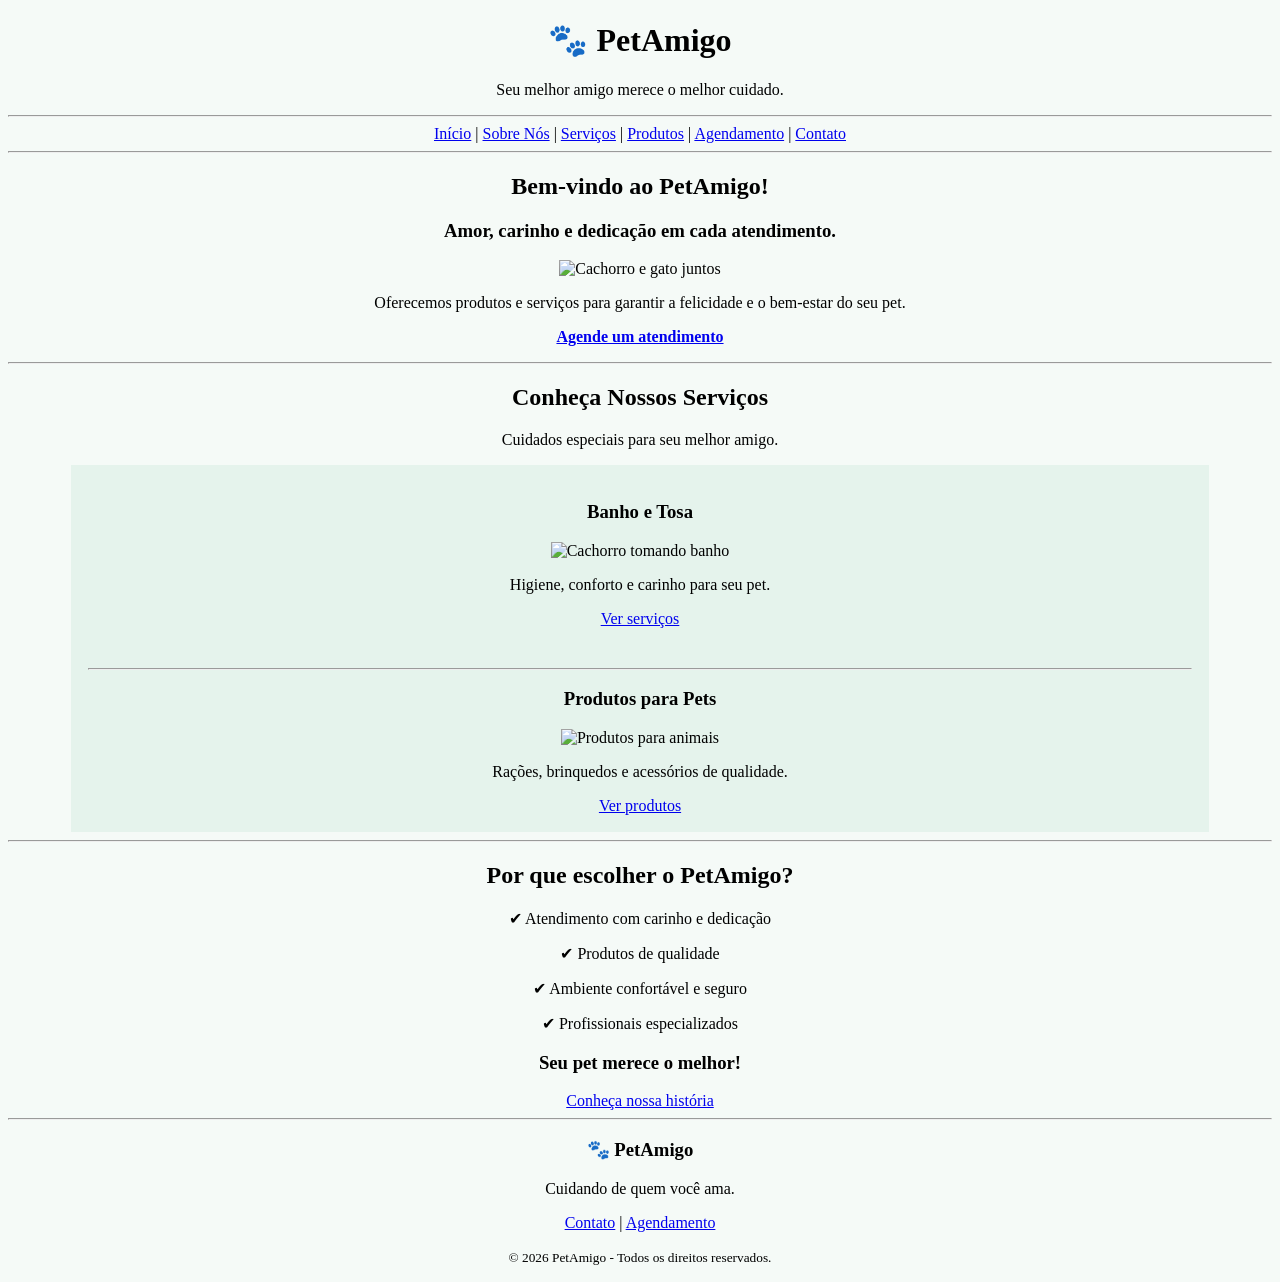
==== index.html @ fdb3a705 "Create index.html for PetAmigo homepage This HTML file serves as the main page for PetAmigo, detaili" ====
<!DOCTYPE html>
<html lang="pt-BR">

<head>
    <meta charset="UTF-8">
    <meta name="viewport" content="width=device-width, initial-scale=1.0">
    <title>PetAmigo | Cuidado e Carinho para seu Pet</title>
</head>

<body bgcolor="#F5FAF7">

    <header>
        <center>
            <h1>🐾 PetAmigo</h1>
            <p>Seu melhor amigo merece o melhor cuidado.</p>

            <hr>

            <nav>
                <a href="index.html">Início</a> |
                <a href="sobre.html">Sobre Nós</a> |
                <a href="servicos.html">Serviços</a> |
                <a href="produtos.html">Produtos</a> |
                <a href="agendamento.html">Agendamento</a> |
                <a href="contato.html">Contato</a>
            </nav>

            <hr>
        </center>
    </header>

    <main>

        <section>
            <center>
                <h2>Bem-vindo ao PetAmigo!</h2>

                <h3>
                    Amor, carinho e dedicação
                    em cada atendimento.
                </h3>

                <img src="imagens/capa-petshop.jpg"
                     alt="Cachorro e gato juntos"
                     width="300">

                <p>
                    Oferecemos produtos e serviços
                    para garantir a felicidade e
                    o bem-estar do seu pet.
                </p>

                <p>
                    <a href="agendamento.html">
                        <strong>Agende um atendimento</strong>
                    </a>
                </p>
            </center>
        </section>

        <hr>

        <section>
            <center>
                <h2>Conheça Nossos Serviços</h2>
                <p>Cuidados especiais para seu melhor amigo.</p>
            </center>

            <table width="90%" align="center"
                   cellpadding="15" bgcolor="#E5F3EC">

                <tr>
                    <td align="center">
                        <h3>Banho e Tosa</h3>

                        <img src="imagens/banho.jpg"
                             alt="Cachorro tomando banho"
                             width="180">

                        <p>
                            Higiene, conforto e carinho
                            para seu pet.
                        </p>

                        <a href="servicos.html">
                            Ver serviços
                        </a>
                    </td>
                </tr>

                <tr>
                    <td align="center">
                        <hr>
                        <h3>Produtos para Pets</h3>

                        <img src="imagens/produtos.jpg"
                             alt="Produtos para animais"
                             width="180">

                        <p>
                            Rações, brinquedos e acessórios
                            de qualidade.
                        </p>

                        <a href="produtos.html">
                            Ver produtos
                        </a>
                    </td>
                </tr>

            </table>
        </section>

        <hr>

        <section>
            <center>
                <h2>Por que escolher o PetAmigo?</h2>

                <p>✔ Atendimento com carinho e dedicação</p>
                <p>✔ Produtos de qualidade</p>
                <p>✔ Ambiente confortável e seguro</p>
                <p>✔ Profissionais especializados</p>

                <h3>Seu pet merece o melhor!</h3>

                <a href="sobre.html">
                    Conheça nossa história
                </a>
            </center>
        </section>

    </main>

    <hr>

    <footer>
        <center>
            <h3>🐾 PetAmigo</h3>

            <p>Cuidando de quem você ama.</p>

            <p>
                <a href="contato.html">Contato</a> |
                <a href="agendamento.html">Agendamento</a>
            </p>

            <p>
                <small>
                    © 2026 PetAmigo - Todos os direitos reservados.
                </small>
            </p>
        </center>
    </footer>

</body>
</html>
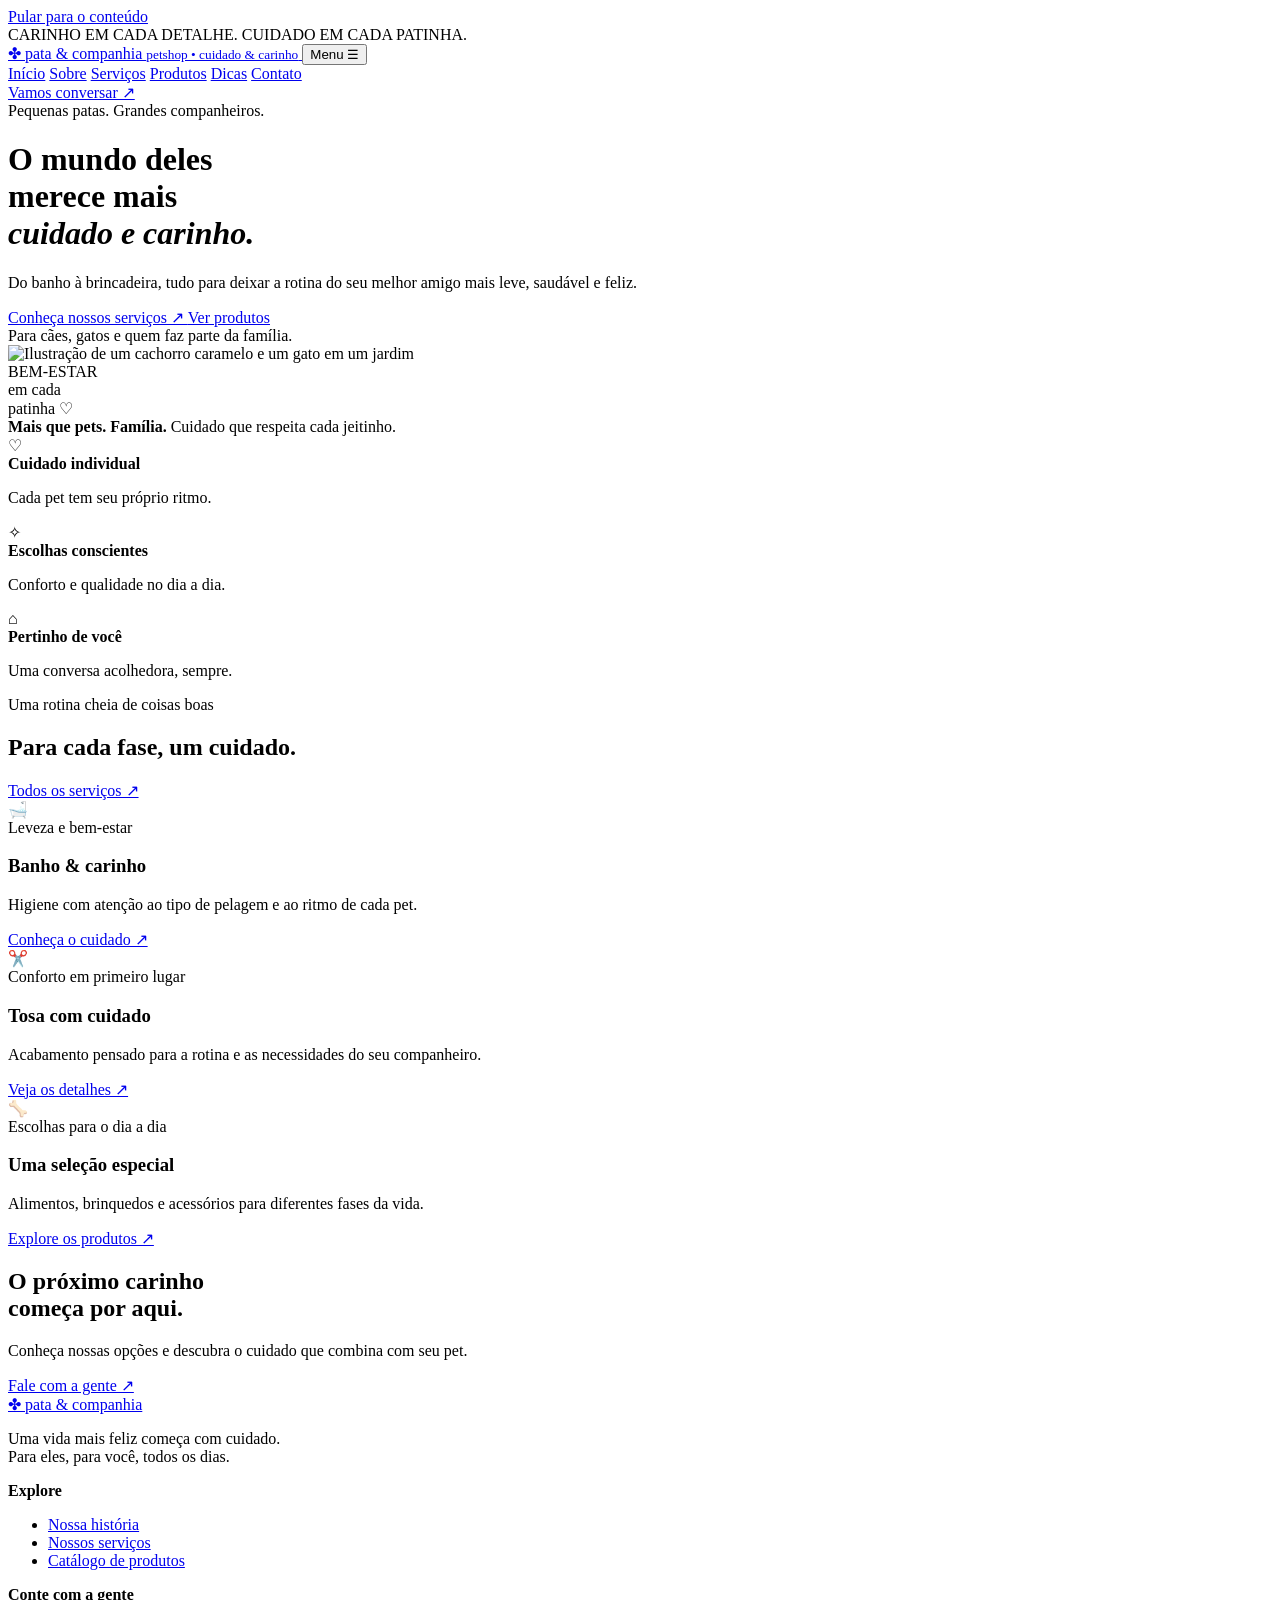
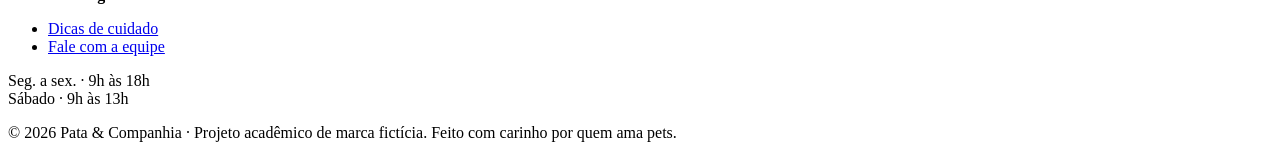
==== commit 8edd2bc4: "Update index.html" ====
--- a/index.html
+++ b/index.html
@@ -1,158 +1,284 @@
-
 <!DOCTYPE html>
 <html lang="pt-BR">
-
 <head>
-    <meta charset="UTF-8">
-    <meta name="viewport" content="width=device-width, initial-scale=1.0">
-    <title>PetAmigo | Cuidado e Carinho para seu Pet</title>
+  <meta charset="UTF-8">
+  <meta name="viewport" content="width=device-width, initial-scale=1">
+  <meta name="theme-color" content="#254f3e">
+  <meta
+    name="description"
+    content="Pata & Companhia: cuidado, carinho e bem-estar para cães e gatos."
+  >
+
+  <title>Início | Pata & Companhia</title>
+
+  <link rel="stylesheet" href="estilo.css">
+  <script src="script.js" defer></script>
 </head>
 
-<body bgcolor="#F5FAF7">
-
-    <header>
-        <center>
-            <h1>🐾 PetAmigo</h1>
-            <p>Seu melhor amigo merece o melhor cuidado.</p>
-
-            <hr>
-
-            <nav>
-                <a href="index.html">Início</a> |
-                <a href="sobre.html">Sobre Nós</a> |
-                <a href="servicos.html">Serviços</a> |
-                <a href="produtos.html">Produtos</a> |
-                <a href="agendamento.html">Agendamento</a> |
-                <a href="contato.html">Contato</a>
-            </nav>
-
-            <hr>
-        </center>
-    </header>
-
-    <main>
-
-        <section>
-            <center>
-                <h2>Bem-vindo ao PetAmigo!</h2>
-
-                <h3>
-                    Amor, carinho e dedicação
-                    em cada atendimento.
-                </h3>
-
-                <img src="imagens/capa-petshop.jpg"
-                     alt="Cachorro e gato juntos"
-                     width="300">
-
-                <p>
-                    Oferecemos produtos e serviços
-                    para garantir a felicidade e
-                    o bem-estar do seu pet.
-                </p>
-
-                <p>
-                    <a href="agendamento.html">
-                        <strong>Agende um atendimento</strong>
-                    </a>
-                </p>
-            </center>
-        </section>
-
-        <hr>
-
-        <section>
-            <center>
-                <h2>Conheça Nossos Serviços</h2>
-                <p>Cuidados especiais para seu melhor amigo.</p>
-            </center>
-
-            <table width="90%" align="center"
-                   cellpadding="15" bgcolor="#E5F3EC">
-
-                <tr>
-                    <td align="center">
-                        <h3>Banho e Tosa</h3>
-
-                        <img src="imagens/banho.jpg"
-                             alt="Cachorro tomando banho"
-                             width="180">
-
-                        <p>
-                            Higiene, conforto e carinho
-                            para seu pet.
-                        </p>
-
-                        <a href="servicos.html">
-                            Ver serviços
-                        </a>
-                    </td>
-                </tr>
-
-                <tr>
-                    <td align="center">
-                        <hr>
-                        <h3>Produtos para Pets</h3>
-
-                        <img src="imagens/produtos.jpg"
-                             alt="Produtos para animais"
-                             width="180">
-
-                        <p>
-                            Rações, brinquedos e acessórios
-                            de qualidade.
-                        </p>
-
-                        <a href="produtos.html">
-                            Ver produtos
-                        </a>
-                    </td>
-                </tr>
-
-            </table>
-        </section>
-
-        <hr>
-
-        <section>
-            <center>
-                <h2>Por que escolher o PetAmigo?</h2>
-
-                <p>✔ Atendimento com carinho e dedicação</p>
-                <p>✔ Produtos de qualidade</p>
-                <p>✔ Ambiente confortável e seguro</p>
-                <p>✔ Profissionais especializados</p>
-
-                <h3>Seu pet merece o melhor!</h3>
-
-                <a href="sobre.html">
-                    Conheça nossa história
-                </a>
-            </center>
-        </section>
-
-    </main>
-
-    <hr>
-
-    <footer>
-        <center>
-            <h3>🐾 PetAmigo</h3>
-
-            <p>Cuidando de quem você ama.</p>
+<body>
+  <a class="skip-link" href="#conteudo">Pular para o conteúdo</a>
+
+  <div class="top">
+    CARINHO EM CADA DETALHE. CUIDADO EM CADA PATINHA.
+  </div>
+
+  <header>
+    <div class="wrap nav">
+      <a class="brand" href="index.html">
+        <span class="paw" aria-hidden="true">✤</span>
+
+        <span>
+          pata & companhia
+          <small>petshop • cuidado & carinho</small>
+        </span>
+      </a>
+
+      <button
+        class="menu"
+        type="button"
+        aria-expanded="false"
+        aria-controls="navigation"
+      >
+        Menu ☰
+      </button>
+
+      <nav id="navigation" aria-label="Navegação principal">
+        <a href="index.html" aria-current="page">Início</a>
+        <a href="sobre.html">Sobre</a>
+        <a href="servicos.html">Serviços</a>
+        <a href="produtos.html">Produtos</a>
+        <a href="dicas.html">Dicas</a>
+        <a href="contato.html">Contato</a>
+      </nav>
+
+      <a class="btn" href="contato.html">Vamos conversar ↗</a>
+    </div>
+  </header>
+
+  <main id="conteudo" class="wrap">
+    <div class="hero">
+      <div>
+        <span class="eyebrow">
+          Pequenas patas. Grandes companheiros.
+        </span>
+
+        <h1>
+          O mundo deles<br>
+          merece mais<br>
+          <em>cuidado e carinho.</em>
+        </h1>
+
+        <p class="lead">
+          Do banho à brincadeira, tudo para deixar a rotina do seu
+          melhor amigo mais leve, saudável e feliz.
+        </p>
+
+        <div class="actions">
+          <a class="btn" href="servicos.html">
+            Conheça nossos serviços ↗
+          </a>
+
+          <a class="btn light" href="produtos.html">
+            Ver produtos
+          </a>
+        </div>
+
+        <span class="micro">
+          Para cães, gatos e quem faz parte da família.
+        </span>
+      </div>
+
+      <div class="art">
+        <img
+          src="pets.svg"
+          alt="Ilustração de um cachorro caramelo e um gato em um jardim"
+          width="510"
+          height="450"
+        >
+
+        <div class="sticker" aria-hidden="true">
+          BEM-ESTAR<br>
+          em cada<br>
+          patinha ♡
+        </div>
+
+        <div class="art-note">
+          <strong>Mais que pets. Família.</strong>
+          Cuidado que respeita cada jeitinho.
+        </div>
+      </div>
+    </div>
+
+    <div class="benefits">
+      <div>
+        <span aria-hidden="true">♡</span>
+
+        <div>
+          <strong>Cuidado individual</strong>
+          <p>Cada pet tem seu próprio ritmo.</p>
+        </div>
+      </div>
+
+      <div>
+        <span aria-hidden="true">✧</span>
+
+        <div>
+          <strong>Escolhas conscientes</strong>
+          <p>Conforto e qualidade no dia a dia.</p>
+        </div>
+      </div>
+
+      <div>
+        <span aria-hidden="true">⌂</span>
+
+        <div>
+          <strong>Pertinho de você</strong>
+          <p>Uma conversa acolhedora, sempre.</p>
+        </div>
+      </div>
+    </div>
+
+    <section>
+      <div class="section-head">
+        <div>
+          <span class="eyebrow">
+            Uma rotina cheia de coisas boas
+          </span>
+
+          <h2>Para cada fase, um cuidado.</h2>
+        </div>
+
+        <a class="text-link" href="servicos.html">
+          Todos os serviços ↗
+        </a>
+      </div>
+
+      <div class="grid">
+        <article class="card">
+          <div class="icon-block" aria-hidden="true">🛁</div>
+
+          <div class="card-body">
+            <span class="tag">Leveza e bem-estar</span>
+
+            <h3>Banho & carinho</h3>
 
             <p>
-                <a href="contato.html">Contato</a> |
-                <a href="agendamento.html">Agendamento</a>
+              Higiene com atenção ao tipo de pelagem e ao ritmo
+              de cada pet.
             </p>
 
+            <a class="text-link" href="servicos.html#banho">
+              Conheça o cuidado ↗
+            </a>
+          </div>
+        </article>
+
+        <article class="card">
+          <div class="icon-block" aria-hidden="true">✂️</div>
+
+          <div class="card-body">
+            <span class="tag">Conforto em primeiro lugar</span>
+
+            <h3>Tosa com cuidado</h3>
+
             <p>
-                <small>
-                    © 2026 PetAmigo - Todos os direitos reservados.
-                </small>
+              Acabamento pensado para a rotina e as necessidades
+              do seu companheiro.
             </p>
-        </center>
-    </footer>
-
+
+            <a class="text-link" href="servicos.html#tosa">
+              Veja os detalhes ↗
+            </a>
+          </div>
+        </article>
+
+        <article class="card">
+          <div class="icon-block" aria-hidden="true">🦴</div>
+
+          <div class="card-body">
+            <span class="tag">Escolhas para o dia a dia</span>
+
+            <h3>Uma seleção especial</h3>
+
+            <p>
+              Alimentos, brinquedos e acessórios para diferentes
+              fases da vida.
+            </p>
+
+            <a class="text-link" href="produtos.html">
+              Explore os produtos ↗
+            </a>
+          </div>
+        </article>
+      </div>
+    </section>
+
+    <div class="band">
+      <div>
+        <h2>
+          O próximo carinho<br>
+          começa por aqui.
+        </h2>
+
+        <p>
+          Conheça nossas opções e descubra o cuidado que combina
+          com seu pet.
+        </p>
+      </div>
+
+      <a class="btn" href="contato.html">
+        Fale com a gente ↗
+      </a>
+    </div>
+  </main>
+
+  <footer>
+    <div class="wrap">
+      <div class="footer-grid">
+        <div>
+          <a class="brand" href="index.html">
+            ✤ pata & companhia
+          </a>
+
+          <p class="footer-description">
+            Uma vida mais feliz começa com cuidado.<br>
+            Para eles, para você, todos os dias.
+          </p>
+        </div>
+
+        <div>
+          <strong>Explore</strong>
+
+          <ul>
+            <li><a href="sobre.html">Nossa história</a></li>
+            <li><a href="servicos.html">Nossos serviços</a></li>
+            <li><a href="produtos.html">Catálogo de produtos</a></li>
+          </ul>
+        </div>
+
+        <div>
+          <strong>Conte com a gente</strong>
+
+          <ul>
+            <li><a href="dicas.html">Dicas de cuidado</a></li>
+            <li><a href="contato.html">Fale com a equipe</a></li>
+          </ul>
+
+          <p>
+            Seg. a sex. · 9h às 18h<br>
+            Sábado · 9h às 13h
+          </p>
+        </div>
+      </div>
+
+      <div class="footer-bottom">
+        <span>
+          © 2026 Pata & Companhia · Projeto acadêmico de marca fictícia.
+        </span>
+
+        <span>Feito com carinho por quem ama pets.</span>
+      </div>
+    </div>
+  </footer>
 </body>
 </html>
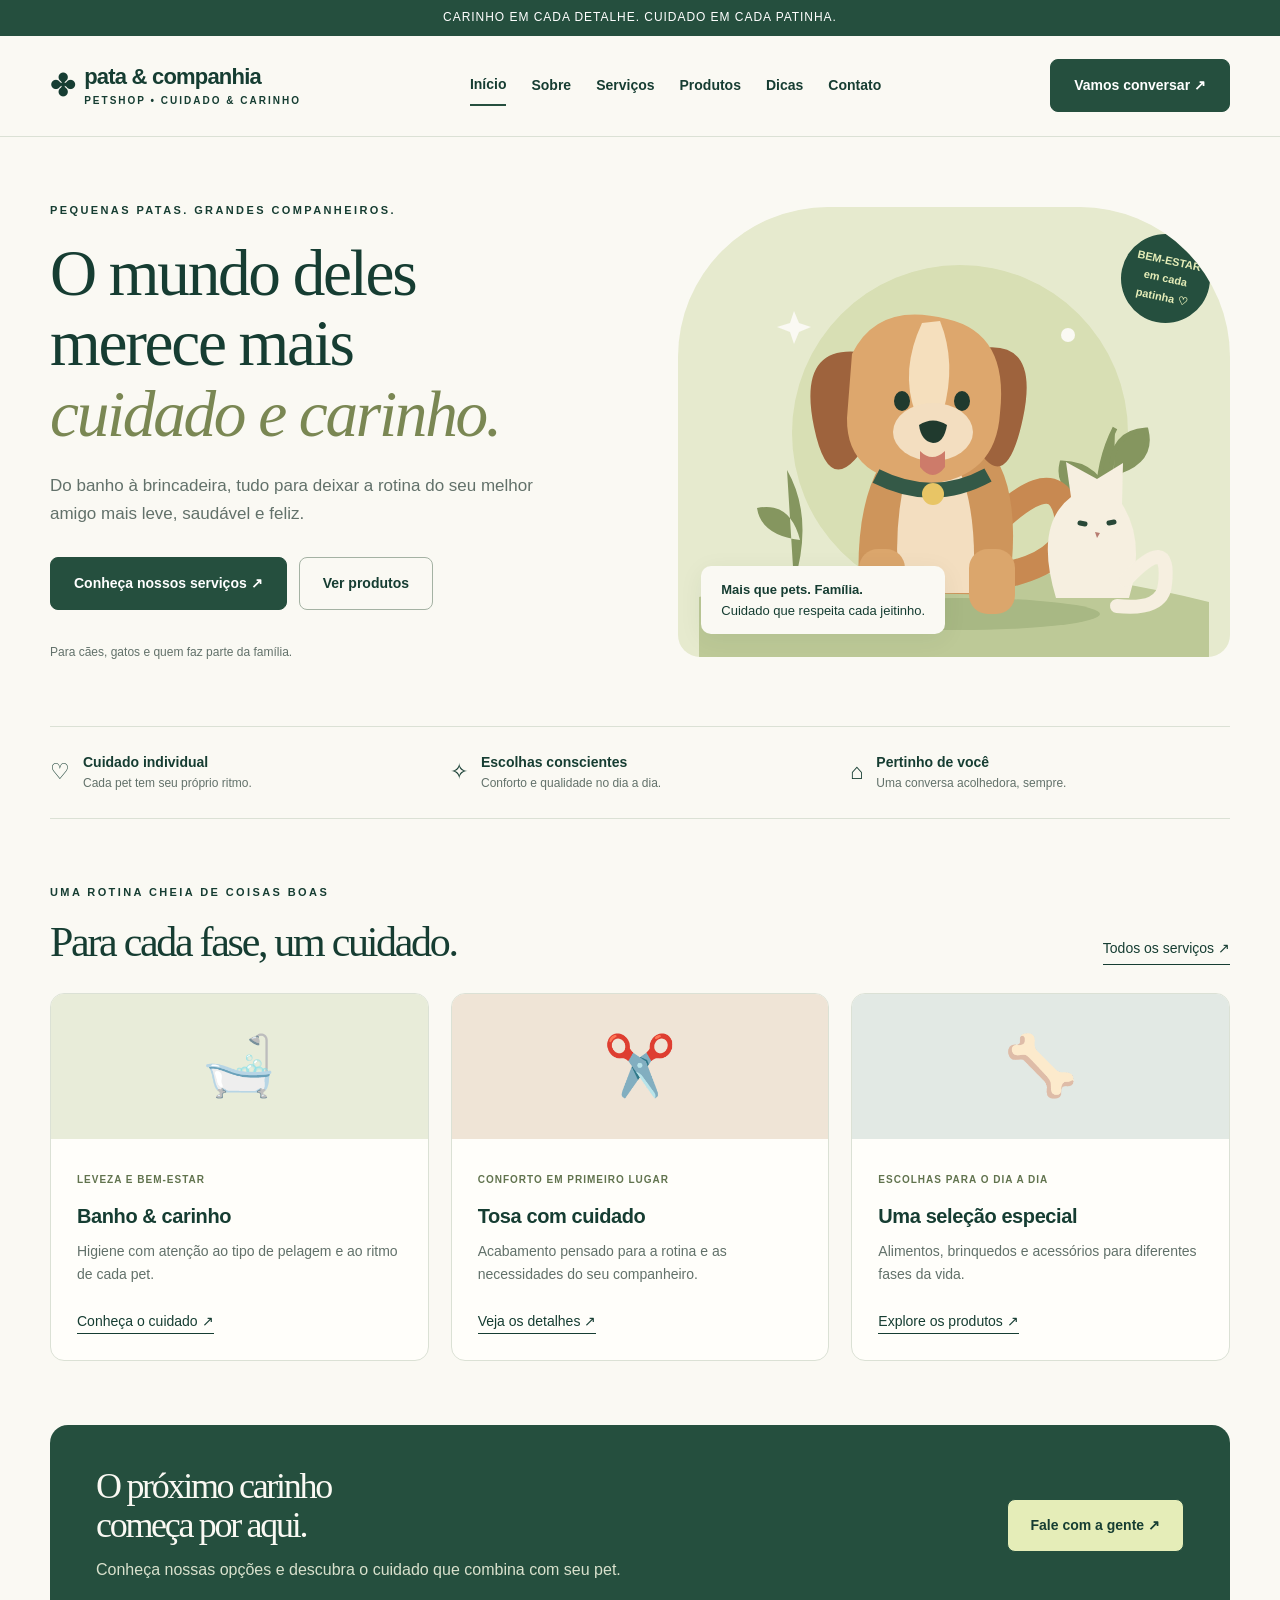
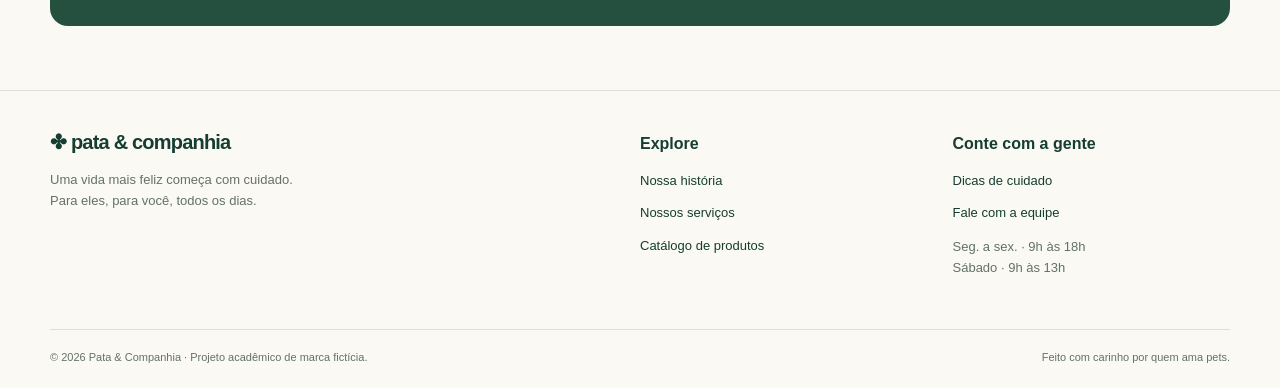
==== commit c298a9f4: "Add files via upload" ====
--- a/index.html
+++ b/index.html
@@ -1,284 +1,284 @@
-<!DOCTYPE html>
-<html lang="pt-BR">
-<head>
-  <meta charset="UTF-8">
-  <meta name="viewport" content="width=device-width, initial-scale=1">
-  <meta name="theme-color" content="#254f3e">
-  <meta
-    name="description"
-    content="Pata & Companhia: cuidado, carinho e bem-estar para cães e gatos."
-  >
-
-  <title>Início | Pata & Companhia</title>
-
-  <link rel="stylesheet" href="estilo.css">
-  <script src="script.js" defer></script>
-</head>
-
-<body>
-  <a class="skip-link" href="#conteudo">Pular para o conteúdo</a>
-
-  <div class="top">
-    CARINHO EM CADA DETALHE. CUIDADO EM CADA PATINHA.
-  </div>
-
-  <header>
-    <div class="wrap nav">
-      <a class="brand" href="index.html">
-        <span class="paw" aria-hidden="true">✤</span>
-
-        <span>
-          pata & companhia
-          <small>petshop • cuidado & carinho</small>
-        </span>
-      </a>
-
-      <button
-        class="menu"
-        type="button"
-        aria-expanded="false"
-        aria-controls="navigation"
-      >
-        Menu ☰
-      </button>
-
-      <nav id="navigation" aria-label="Navegação principal">
-        <a href="index.html" aria-current="page">Início</a>
-        <a href="sobre.html">Sobre</a>
-        <a href="servicos.html">Serviços</a>
-        <a href="produtos.html">Produtos</a>
-        <a href="dicas.html">Dicas</a>
-        <a href="contato.html">Contato</a>
-      </nav>
-
-      <a class="btn" href="contato.html">Vamos conversar ↗</a>
-    </div>
-  </header>
-
-  <main id="conteudo" class="wrap">
-    <div class="hero">
-      <div>
-        <span class="eyebrow">
-          Pequenas patas. Grandes companheiros.
-        </span>
-
-        <h1>
-          O mundo deles<br>
-          merece mais<br>
-          <em>cuidado e carinho.</em>
-        </h1>
-
-        <p class="lead">
-          Do banho à brincadeira, tudo para deixar a rotina do seu
-          melhor amigo mais leve, saudável e feliz.
-        </p>
-
-        <div class="actions">
-          <a class="btn" href="servicos.html">
-            Conheça nossos serviços ↗
-          </a>
-
-          <a class="btn light" href="produtos.html">
-            Ver produtos
-          </a>
-        </div>
-
-        <span class="micro">
-          Para cães, gatos e quem faz parte da família.
-        </span>
-      </div>
-
-      <div class="art">
-        <img
-          src="pets.svg"
-          alt="Ilustração de um cachorro caramelo e um gato em um jardim"
-          width="510"
-          height="450"
-        >
-
-        <div class="sticker" aria-hidden="true">
-          BEM-ESTAR<br>
-          em cada<br>
-          patinha ♡
-        </div>
-
-        <div class="art-note">
-          <strong>Mais que pets. Família.</strong>
-          Cuidado que respeita cada jeitinho.
-        </div>
-      </div>
-    </div>
-
-    <div class="benefits">
-      <div>
-        <span aria-hidden="true">♡</span>
-
-        <div>
-          <strong>Cuidado individual</strong>
-          <p>Cada pet tem seu próprio ritmo.</p>
-        </div>
-      </div>
-
-      <div>
-        <span aria-hidden="true">✧</span>
-
-        <div>
-          <strong>Escolhas conscientes</strong>
-          <p>Conforto e qualidade no dia a dia.</p>
-        </div>
-      </div>
-
-      <div>
-        <span aria-hidden="true">⌂</span>
-
-        <div>
-          <strong>Pertinho de você</strong>
-          <p>Uma conversa acolhedora, sempre.</p>
-        </div>
-      </div>
-    </div>
-
-    <section>
-      <div class="section-head">
-        <div>
-          <span class="eyebrow">
-            Uma rotina cheia de coisas boas
-          </span>
-
-          <h2>Para cada fase, um cuidado.</h2>
-        </div>
-
-        <a class="text-link" href="servicos.html">
-          Todos os serviços ↗
-        </a>
-      </div>
-
-      <div class="grid">
-        <article class="card">
-          <div class="icon-block" aria-hidden="true">🛁</div>
-
-          <div class="card-body">
-            <span class="tag">Leveza e bem-estar</span>
-
-            <h3>Banho & carinho</h3>
-
-            <p>
-              Higiene com atenção ao tipo de pelagem e ao ritmo
-              de cada pet.
-            </p>
-
-            <a class="text-link" href="servicos.html#banho">
-              Conheça o cuidado ↗
-            </a>
-          </div>
-        </article>
-
-        <article class="card">
-          <div class="icon-block" aria-hidden="true">✂️</div>
-
-          <div class="card-body">
-            <span class="tag">Conforto em primeiro lugar</span>
-
-            <h3>Tosa com cuidado</h3>
-
-            <p>
-              Acabamento pensado para a rotina e as necessidades
-              do seu companheiro.
-            </p>
-
-            <a class="text-link" href="servicos.html#tosa">
-              Veja os detalhes ↗
-            </a>
-          </div>
-        </article>
-
-        <article class="card">
-          <div class="icon-block" aria-hidden="true">🦴</div>
-
-          <div class="card-body">
-            <span class="tag">Escolhas para o dia a dia</span>
-
-            <h3>Uma seleção especial</h3>
-
-            <p>
-              Alimentos, brinquedos e acessórios para diferentes
-              fases da vida.
-            </p>
-
-            <a class="text-link" href="produtos.html">
-              Explore os produtos ↗
-            </a>
-          </div>
-        </article>
-      </div>
-    </section>
-
-    <div class="band">
-      <div>
-        <h2>
-          O próximo carinho<br>
-          começa por aqui.
-        </h2>
-
-        <p>
-          Conheça nossas opções e descubra o cuidado que combina
-          com seu pet.
-        </p>
-      </div>
-
-      <a class="btn" href="contato.html">
-        Fale com a gente ↗
-      </a>
-    </div>
-  </main>
-
-  <footer>
-    <div class="wrap">
-      <div class="footer-grid">
-        <div>
-          <a class="brand" href="index.html">
-            ✤ pata & companhia
-          </a>
-
-          <p class="footer-description">
-            Uma vida mais feliz começa com cuidado.<br>
-            Para eles, para você, todos os dias.
-          </p>
-        </div>
-
-        <div>
-          <strong>Explore</strong>
-
-          <ul>
-            <li><a href="sobre.html">Nossa história</a></li>
-            <li><a href="servicos.html">Nossos serviços</a></li>
-            <li><a href="produtos.html">Catálogo de produtos</a></li>
-          </ul>
-        </div>
-
-        <div>
-          <strong>Conte com a gente</strong>
-
-          <ul>
-            <li><a href="dicas.html">Dicas de cuidado</a></li>
-            <li><a href="contato.html">Fale com a equipe</a></li>
-          </ul>
-
-          <p>
-            Seg. a sex. · 9h às 18h<br>
-            Sábado · 9h às 13h
-          </p>
-        </div>
-      </div>
-
-      <div class="footer-bottom">
-        <span>
-          © 2026 Pata & Companhia · Projeto acadêmico de marca fictícia.
-        </span>
-
-        <span>Feito com carinho por quem ama pets.</span>
-      </div>
-    </div>
-  </footer>
-</body>
-</html>
+<!DOCTYPE html>
+<html lang="pt-BR">
+<head>
+  <meta charset="UTF-8">
+  <meta name="viewport" content="width=device-width, initial-scale=1">
+  <meta name="theme-color" content="#254f3e">
+  <meta
+    name="description"
+    content="Pata & Companhia: cuidado, carinho e bem-estar para cães e gatos."
+  >
+
+  <title>Início | Pata & Companhia</title>
+
+  <link rel="stylesheet" href="estilo.css">
+  <script src="script.js" defer></script>
+</head>
+
+<body>
+  <a class="skip-link" href="#conteudo">Pular para o conteúdo</a>
+
+  <div class="top">
+    CARINHO EM CADA DETALHE. CUIDADO EM CADA PATINHA.
+  </div>
+
+  <header>
+    <div class="wrap nav">
+      <a class="brand" href="index.html">
+        <span class="paw" aria-hidden="true">✤</span>
+
+        <span>
+          pata & companhia
+          <small>petshop • cuidado & carinho</small>
+        </span>
+      </a>
+
+      <button
+        class="menu"
+        type="button"
+        aria-expanded="false"
+        aria-controls="navigation"
+      >
+        Menu ☰
+      </button>
+
+      <nav id="navigation" aria-label="Navegação principal">
+        <a href="index.html" aria-current="page">Início</a>
+        <a href="sobre.html">Sobre</a>
+        <a href="servicos.html">Serviços</a>
+        <a href="produtos.html">Produtos</a>
+        <a href="dicas.html">Dicas</a>
+        <a href="contato.html">Contato</a>
+      </nav>
+
+      <a class="btn" href="contato.html">Vamos conversar ↗</a>
+    </div>
+  </header>
+
+  <main id="conteudo" class="wrap">
+    <div class="hero">
+      <div>
+        <span class="eyebrow">
+          Pequenas patas. Grandes companheiros.
+        </span>
+
+        <h1>
+          O mundo deles<br>
+          merece mais<br>
+          <em>cuidado e carinho.</em>
+        </h1>
+
+        <p class="lead">
+          Do banho à brincadeira, tudo para deixar a rotina do seu
+          melhor amigo mais leve, saudável e feliz.
+        </p>
+
+        <div class="actions">
+          <a class="btn" href="servicos.html">
+            Conheça nossos serviços ↗
+          </a>
+
+          <a class="btn light" href="produtos.html">
+            Ver produtos
+          </a>
+        </div>
+
+        <span class="micro">
+          Para cães, gatos e quem faz parte da família.
+        </span>
+      </div>
+
+      <div class="art">
+        <img
+          src="pets.svg"
+          alt="Ilustração de um cachorro caramelo e um gato em um jardim"
+          width="510"
+          height="450"
+        >
+
+        <div class="sticker" aria-hidden="true">
+          BEM-ESTAR<br>
+          em cada<br>
+          patinha ♡
+        </div>
+
+        <div class="art-note">
+          <strong>Mais que pets. Família.</strong>
+          Cuidado que respeita cada jeitinho.
+        </div>
+      </div>
+    </div>
+
+    <div class="benefits">
+      <div>
+        <span aria-hidden="true">♡</span>
+
+        <div>
+          <strong>Cuidado individual</strong>
+          <p>Cada pet tem seu próprio ritmo.</p>
+        </div>
+      </div>
+
+      <div>
+        <span aria-hidden="true">✧</span>
+
+        <div>
+          <strong>Escolhas conscientes</strong>
+          <p>Conforto e qualidade no dia a dia.</p>
+        </div>
+      </div>
+
+      <div>
+        <span aria-hidden="true">⌂</span>
+
+        <div>
+          <strong>Pertinho de você</strong>
+          <p>Uma conversa acolhedora, sempre.</p>
+        </div>
+      </div>
+    </div>
+
+    <section>
+      <div class="section-head">
+        <div>
+          <span class="eyebrow">
+            Uma rotina cheia de coisas boas
+          </span>
+
+          <h2>Para cada fase, um cuidado.</h2>
+        </div>
+
+        <a class="text-link" href="servicos.html">
+          Todos os serviços ↗
+        </a>
+      </div>
+
+      <div class="grid">
+        <article class="card">
+          <div class="icon-block" aria-hidden="true">🛁</div>
+
+          <div class="card-body">
+            <span class="tag">Leveza e bem-estar</span>
+
+            <h3>Banho & carinho</h3>
+
+            <p>
+              Higiene com atenção ao tipo de pelagem e ao ritmo
+              de cada pet.
+            </p>
+
+            <a class="text-link" href="servicos.html#banho">
+              Conheça o cuidado ↗
+            </a>
+          </div>
+        </article>
+
+        <article class="card">
+          <div class="icon-block" aria-hidden="true">✂️</div>
+
+          <div class="card-body">
+            <span class="tag">Conforto em primeiro lugar</span>
+
+            <h3>Tosa com cuidado</h3>
+
+            <p>
+              Acabamento pensado para a rotina e as necessidades
+              do seu companheiro.
+            </p>
+
+            <a class="text-link" href="servicos.html#tosa">
+              Veja os detalhes ↗
+            </a>
+          </div>
+        </article>
+
+        <article class="card">
+          <div class="icon-block" aria-hidden="true">🦴</div>
+
+          <div class="card-body">
+            <span class="tag">Escolhas para o dia a dia</span>
+
+            <h3>Uma seleção especial</h3>
+
+            <p>
+              Alimentos, brinquedos e acessórios para diferentes
+              fases da vida.
+            </p>
+
+            <a class="text-link" href="produtos.html">
+              Explore os produtos ↗
+            </a>
+          </div>
+        </article>
+      </div>
+    </section>
+
+    <div class="band">
+      <div>
+        <h2>
+          O próximo carinho<br>
+          começa por aqui.
+        </h2>
+
+        <p>
+          Conheça nossas opções e descubra o cuidado que combina
+          com seu pet.
+        </p>
+      </div>
+
+      <a class="btn" href="contato.html">
+        Fale com a gente ↗
+      </a>
+    </div>
+  </main>
+
+  <footer>
+    <div class="wrap">
+      <div class="footer-grid">
+        <div>
+          <a class="brand" href="index.html">
+            ✤ pata & companhia
+          </a>
+
+          <p class="footer-description">
+            Uma vida mais feliz começa com cuidado.<br>
+            Para eles, para você, todos os dias.
+          </p>
+        </div>
+
+        <div>
+          <strong>Explore</strong>
+
+          <ul>
+            <li><a href="sobre.html">Nossa história</a></li>
+            <li><a href="servicos.html">Nossos serviços</a></li>
+            <li><a href="produtos.html">Catálogo de produtos</a></li>
+          </ul>
+        </div>
+
+        <div>
+          <strong>Conte com a gente</strong>
+
+          <ul>
+            <li><a href="dicas.html">Dicas de cuidado</a></li>
+            <li><a href="contato.html">Fale com a equipe</a></li>
+          </ul>
+
+          <p>
+            Seg. a sex. · 9h às 18h<br>
+            Sábado · 9h às 13h
+          </p>
+        </div>
+      </div>
+
+      <div class="footer-bottom">
+        <span>
+          © 2026 Pata & Companhia · Projeto acadêmico de marca fictícia.
+        </span>
+
+        <span>Feito com carinho por quem ama pets.</span>
+      </div>
+    </div>
+  </footer>
+</body>
+</html>
--- a/estilo.css
+++ b/estilo.css
@@ -0,0 +1,976 @@
+/* CONFIGURAÇÕES GERAIS */
+
+* {
+  box-sizing: border-box;
+}
+
+:root {
+  --ink: #163d32;
+  --green: #254f3e;
+  --paper: #faf9f3;
+  --lime: #e5edb8;
+  --muted: #62716a;
+  --line: #dbe1d5;
+}
+
+html {
+  scroll-behavior: smooth;
+}
+
+body {
+  margin: 0;
+  background: var(--paper);
+  color: var(--ink);
+  font-family: "Segoe UI", Arial, sans-serif;
+  font-size: 16px;
+  line-height: 1.65;
+}
+
+a {
+  color: inherit;
+  text-decoration: none;
+}
+
+button,
+input,
+select,
+textarea {
+  font: inherit;
+}
+
+button,
+a,
+input,
+select,
+textarea {
+  touch-action: manipulation;
+}
+
+:focus-visible {
+  outline: 3px solid #cc7c35;
+  outline-offset: 5px;
+}
+
+[hidden] {
+  display: none !important;
+}
+
+.wrap {
+  width: min(1180px, calc(100% - 64px));
+  margin: auto;
+}
+
+.skip-link {
+  position: absolute;
+  top: 12px;
+  left: -10000px;
+  z-index: 100;
+  padding: 12px 18px;
+  background: var(--paper);
+  color: var(--ink);
+}
+
+.skip-link:focus {
+  left: 12px;
+}
+
+h1,
+h2,
+h3,
+p {
+  margin-top: 0;
+}
+
+h1,
+h2 {
+  font-family: Georgia, "Times New Roman", serif;
+  font-weight: 500;
+  letter-spacing: -2.3px;
+  line-height: 1.08;
+}
+
+h1 {
+  margin-bottom: 23px;
+  font-size: clamp(40px, 5.1vw, 68px);
+}
+
+h1 em {
+  color: #7a8753;
+}
+
+h2 {
+  margin-bottom: 18px;
+  font-size: 42px;
+}
+
+h3 {
+  margin-bottom: 10px;
+  font-size: 20px;
+  letter-spacing: -0.4px;
+  line-height: 1.35;
+}
+
+p {
+  margin-bottom: 22px;
+  color: var(--muted);
+}
+
+section {
+  padding: 64px 0;
+}
+
+.section-compact {
+  padding-top: 20px;
+}
+
+/* CABEÇALHO E NAVEGAÇÃO */
+
+.top {
+  padding: 8px 20px;
+  background: var(--green);
+  color: #fff;
+  text-align: center;
+  font-size: 12px;
+  letter-spacing: 0.08em;
+}
+
+header {
+  border-bottom: 1px solid var(--line);
+  background: var(--paper);
+}
+
+.nav {
+  display: flex;
+  align-items: center;
+  justify-content: space-between;
+  gap: 26px;
+  min-height: 100px;
+}
+
+.brand {
+  display: flex;
+  align-items: center;
+  gap: 10px;
+  font-size: 22px;
+  font-weight: 800;
+  letter-spacing: -0.8px;
+  line-height: 1.1;
+}
+
+.brand small {
+  display: block;
+  margin-top: 6px;
+  font-size: 10px;
+  letter-spacing: 2px;
+  text-transform: uppercase;
+}
+
+.paw {
+  font-size: 30px;
+}
+
+nav {
+  display: flex;
+  align-items: center;
+  gap: 25px;
+  font-size: 14px;
+  font-weight: 600;
+}
+
+nav a {
+  padding: 8px 0;
+}
+
+nav a[aria-current="page"] {
+  border-bottom: 2px solid var(--green);
+}
+
+nav a:hover {
+  color: #a6612f;
+}
+
+.menu {
+  display: none;
+}
+
+/* BOTÕES E LINKS */
+
+.btn {
+  display: inline-flex;
+  align-items: center;
+  justify-content: center;
+  gap: 18px;
+  padding: 14px 23px;
+  border: 1px solid var(--green);
+  border-radius: 8px;
+  background: var(--green);
+  color: white;
+  font-size: 14px;
+  font-weight: 650;
+  text-align: center;
+  cursor: pointer;
+}
+
+.btn:hover {
+  background: #39644d;
+}
+
+.btn.light {
+  border-color: #a4b2a3;
+  background: transparent;
+  color: var(--ink);
+}
+
+.btn.light:hover {
+  background: #edf0df;
+}
+
+.text-link {
+  padding-bottom: 4px;
+  border-bottom: 1px solid;
+  font-size: 14px;
+}
+
+.text-link:hover {
+  color: #a6612f;
+}
+
+.actions {
+  display: flex;
+  flex-wrap: wrap;
+  gap: 12px;
+  margin: 28px 0;
+}
+
+/* TEXTOS DE APOIO */
+
+.eyebrow {
+  display: block;
+  margin: 0 0 19px;
+  font-size: 11px;
+  font-weight: 750;
+  letter-spacing: 2.4px;
+  text-transform: uppercase;
+}
+
+.lead {
+  max-width: 530px;
+  font-size: 17px;
+}
+
+.micro {
+  color: var(--muted);
+  font-size: 12px;
+}
+
+.tag {
+  display: inline-block;
+  margin-bottom: 14px;
+  color: #61734e;
+  font-size: 10px;
+  font-weight: 700;
+  letter-spacing: 1px;
+  text-transform: uppercase;
+}
+
+.notice {
+  margin-bottom: 26px;
+  padding: 14px 18px;
+  border-radius: 8px;
+  background: #eeeee3;
+  font-size: 12px;
+}
+
+/* DESTAQUE DA PÁGINA INICIAL */
+
+.hero {
+  display: grid;
+  grid-template-columns: 1.03fr 1fr;
+  align-items: center;
+  gap: 60px;
+  padding: 64px 0 62px;
+}
+
+.art {
+  position: relative;
+  min-height: 450px;
+  overflow: hidden;
+  border-radius: 150px 150px 22px 22px;
+  background: #e6eace;
+}
+
+.art img {
+  display: block;
+  width: 100%;
+  height: 450px;
+  object-fit: contain;
+}
+
+.art-note {
+  position: absolute;
+  bottom: 23px;
+  left: 23px;
+  padding: 13px 20px;
+  border-radius: 10px;
+  background: var(--paper);
+  box-shadow: 0 5px 25px #163d3210;
+  font-size: 13px;
+}
+
+.art-note strong {
+  display: block;
+}
+
+.sticker {
+  position: absolute;
+  top: 27px;
+  right: 20px;
+  display: grid;
+  place-content: center;
+  width: 89px;
+  height: 89px;
+  border-radius: 50%;
+  background: var(--green);
+  color: var(--lime);
+  font-size: 11px;
+  font-weight: 700;
+  text-align: center;
+  transform: rotate(12deg);
+}
+
+/* BENEFÍCIOS */
+
+.benefits {
+  display: grid;
+  grid-template-columns: repeat(3, 1fr);
+  gap: 20px;
+  padding: 24px 0;
+  border-top: 1px solid var(--line);
+  border-bottom: 1px solid var(--line);
+}
+
+.benefits > div {
+  display: flex;
+  align-items: center;
+  gap: 13px;
+  font-size: 13px;
+}
+
+.benefits span {
+  font-size: 22px;
+}
+
+.benefits strong {
+  display: block;
+  font-size: 14px;
+}
+
+.benefits p {
+  margin: 0;
+  font-size: 12px;
+}
+
+/* SEÇÕES E CARDS */
+
+.section-head {
+  display: flex;
+  align-items: flex-end;
+  justify-content: space-between;
+  gap: 20px;
+  margin-bottom: 28px;
+}
+
+.section-head h2 {
+  margin-bottom: 0;
+}
+
+.grid {
+  display: grid;
+  grid-template-columns: repeat(3, minmax(0, 1fr));
+  gap: 22px;
+}
+
+.card {
+  overflow: hidden;
+  border: 1px solid var(--line);
+  border-radius: 14px;
+  background: #fffefa;
+}
+
+.card-body {
+  padding: 26px;
+}
+
+.card p {
+  font-size: 14px;
+}
+
+.card p:last-child {
+  margin-bottom: 0;
+}
+
+.icon-block {
+  display: grid;
+  place-items: center;
+  height: 145px;
+  background: #e8ecd9;
+  font-size: 59px;
+}
+
+.card:nth-child(2) .icon-block {
+  background: #efe4d6;
+}
+
+.card:nth-child(3) .icon-block {
+  background: #e2e9e4;
+}
+
+/* FAIXA DE CONTATO */
+
+.band {
+  display: flex;
+  align-items: center;
+  justify-content: space-between;
+  gap: 28px;
+  margin-bottom: 64px;
+  padding: 42px 46px;
+  border-radius: 18px;
+  background: var(--green);
+  color: var(--paper);
+}
+
+.band h2 {
+  margin: 0 0 12px;
+  font-size: 36px;
+}
+
+.band p {
+  max-width: 580px;
+  margin: 0;
+  color: #d9e1cd;
+}
+
+.band .btn {
+  background: var(--lime);
+  color: var(--ink);
+  white-space: nowrap;
+}
+
+.band .btn:hover {
+  background: #f1f5d5;
+}
+
+/* PÁGINAS INTERNAS */
+
+.page-head {
+  max-width: 760px;
+  padding: 54px 0 32px;
+}
+
+.page-head h1 {
+  font-size: 56px;
+}
+
+.breadcrumb {
+  margin-bottom: 28px;
+  color: var(--muted);
+  font-size: 12px;
+}
+
+.breadcrumb a:hover {
+  text-decoration: underline;
+}
+
+.split {
+  display: grid;
+  grid-template-columns: minmax(0, 1fr) minmax(0, 1fr);
+  align-items: start;
+  gap: 50px;
+}
+
+.panel {
+  padding: 34px;
+  border-radius: 16px;
+  background: #edf0df;
+}
+
+.number {
+  color: #809063;
+  font-family: Georgia, serif;
+  font-size: 39px;
+}
+
+.steps {
+  display: grid;
+  gap: 22px;
+  margin: 0;
+  padding: 0;
+  list-style: none;
+}
+
+.steps li {
+  display: flex;
+  gap: 22px;
+}
+
+.steps p {
+  margin-bottom: 0;
+  font-size: 14px;
+}
+
+/* CATÁLOGO */
+
+.filters {
+  display: flex;
+  flex-wrap: wrap;
+  gap: 10px;
+  margin-bottom: 28px;
+}
+
+.filter {
+  padding: 9px 21px;
+  border: 1px solid var(--line);
+  border-radius: 30px;
+  background: transparent;
+  color: var(--ink);
+  cursor: pointer;
+}
+
+.filter:hover {
+  background: #edf0df;
+}
+
+.filter[aria-pressed="true"] {
+  background: var(--green);
+  color: white;
+}
+
+.product-art {
+  display: grid;
+  place-items: center;
+  height: 190px;
+  background: #edf0df;
+}
+
+.bag {
+  width: 95px;
+  height: 129px;
+  padding: 15px 6px;
+  border-top: 8px solid #bbc986;
+  border-radius: 9px 9px 16px 16px;
+  background: #365b45;
+  color: white;
+  box-shadow: 8px 10px 0 #163d3210;
+  line-height: 1.4;
+  text-align: center;
+  transform: rotate(-6deg);
+}
+
+.bag b {
+  display: block;
+  font-size: 12px;
+}
+
+.bag span {
+  font-size: 35px;
+}
+
+.bag small {
+  color: #dce6c6;
+  font-size: 9px;
+}
+
+.product-emoji {
+  font-size: 79px;
+}
+
+.price {
+  margin-bottom: 10px;
+  font-size: 22px;
+  font-weight: 700;
+}
+
+/* DICAS EXPANSÍVEIS */
+
+.article {
+  margin-bottom: 20px;
+  padding: 28px;
+  border: 1px solid var(--line);
+  border-radius: 14px;
+  background: #fffefa;
+}
+
+.article summary {
+  font-size: 18px;
+  font-weight: 700;
+  cursor: pointer;
+}
+
+.article p {
+  margin: 20px 0 0;
+  font-size: 15px;
+}
+
+.article ul {
+  padding-left: 22px;
+  color: var(--muted);
+}
+
+.article li + li {
+  margin-top: 8px;
+}
+
+/* FORMULÁRIO */
+
+form {
+  display: grid;
+  gap: 18px;
+}
+
+.field {
+  display: grid;
+  gap: 6px;
+}
+
+label {
+  font-size: 13px;
+  font-weight: 600;
+}
+
+input,
+select,
+textarea {
+  width: 100%;
+  min-width: 0;
+  padding: 12px 14px;
+  border: 1px solid #bbc6b5;
+  border-radius: 7px;
+  background: #fffefa;
+  color: var(--ink);
+}
+
+textarea {
+  min-height: 110px;
+  resize: vertical;
+}
+
+.form-row {
+  display: grid;
+  grid-template-columns: minmax(0, 1fr) minmax(0, 1fr);
+  gap: 16px;
+}
+
+.check {
+  display: flex;
+  align-items: flex-start;
+  gap: 10px;
+  font-size: 12px;
+}
+
+.check input {
+  flex-shrink: 0;
+  width: 17px;
+  margin-top: 4px;
+}
+
+.result {
+  padding: 18px;
+  border-radius: 8px;
+  background: #e5edb8;
+  overflow-wrap: anywhere;
+  white-space: pre-line;
+}
+
+.result:empty {
+  display: none;
+}
+
+.contact-list {
+  padding: 0;
+  list-style: none;
+}
+
+.contact-list li {
+  padding: 18px 0;
+  border-bottom: 1px solid var(--line);
+}
+
+.contact-list strong {
+  display: block;
+}
+
+.contact-list span {
+  color: var(--muted);
+  font-size: 14px;
+}
+
+/* RODAPÉ */
+
+footer {
+  padding: 40px 0 22px;
+  border-top: 1px solid var(--line);
+}
+
+.footer-grid {
+  display: grid;
+  grid-template-columns: 2fr 1fr 1fr;
+  gap: 35px;
+}
+
+.footer-grid p,
+.footer-grid a {
+  font-size: 13px;
+}
+
+.footer-grid .brand {
+  font-size: 20px;
+}
+
+.footer-description {
+  max-width: 320px;
+  margin-top: 16px;
+}
+
+.footer-grid ul {
+  margin: 10px 0;
+  padding: 0;
+  list-style: none;
+}
+
+.footer-grid li {
+  margin: 6px 0;
+}
+
+.footer-grid li a:hover {
+  text-decoration: underline;
+}
+
+.footer-bottom {
+  display: flex;
+  justify-content: space-between;
+  gap: 16px;
+  margin-top: 28px;
+  padding-top: 18px;
+  border-top: 1px solid var(--line);
+  color: var(--muted);
+  font-size: 11px;
+}
+
+/* TABLETS E COMPUTADORES MENORES */
+
+@media (max-width: 1000px) {
+  nav {
+    gap: 15px;
+  }
+
+  .nav > .btn {
+    display: none;
+  }
+
+  .hero {
+    gap: 30px;
+  }
+
+  h1 {
+    font-size: 52px;
+  }
+
+  .art {
+    min-height: 400px;
+  }
+
+  .art img {
+    height: 400px;
+  }
+}
+
+/* CELULARES */
+
+@media (max-width: 720px) {
+  .wrap {
+    width: calc(100% - 36px);
+  }
+
+  .top {
+    font-size: 10px;
+  }
+
+  .nav {
+    flex-wrap: wrap;
+    gap: 0;
+    min-height: 80px;
+    padding: 16px 0;
+  }
+
+  .brand {
+    font-size: 19px;
+  }
+
+  .menu {
+    display: block;
+    padding: 8px 13px;
+    border: 1px solid var(--line);
+    border-radius: 6px;
+    background: transparent;
+    color: var(--ink);
+    cursor: pointer;
+  }
+
+  nav {
+    display: none;
+    flex-direction: column;
+    align-items: stretch;
+    gap: 0;
+    width: 100%;
+    padding-top: 16px;
+  }
+
+  nav.open {
+    display: flex;
+  }
+
+  nav a {
+    padding: 12px;
+  }
+
+  .hero {
+    grid-template-columns: 1fr;
+    gap: 25px;
+    padding: 38px 0;
+  }
+
+  h1 {
+    font-size: 46px;
+  }
+
+  h2 {
+    font-size: 34px;
+  }
+
+  .lead {
+    font-size: 16px;
+  }
+
+  .art {
+    min-height: 360px;
+  }
+
+  .art img {
+    height: 360px;
+  }
+
+  .benefits {
+    grid-template-columns: 1fr;
+    gap: 18px;
+  }
+
+  .grid,
+  .split {
+    grid-template-columns: 1fr;
+  }
+
+  .grid {
+    gap: 18px;
+  }
+
+  .split {
+    gap: 28px;
+  }
+
+  section {
+    padding: 40px 0;
+  }
+
+  .section-compact {
+    padding-top: 20px;
+  }
+
+  .section-head {
+    flex-direction: column;
+    align-items: flex-start;
+  }
+
+  .band {
+    flex-direction: column;
+    align-items: flex-start;
+    margin-bottom: 40px;
+    padding: 30px 24px;
+  }
+
+  .band h2 {
+    font-size: 32px;
+  }
+
+  .footer-grid {
+    grid-template-columns: 1fr 1fr;
+  }
+
+  .footer-grid > div:first-child {
+    grid-column: 1 / -1;
+  }
+
+  .footer-bottom {
+    flex-direction: column;
+  }
+
+  .page-head {
+    padding: 32px 0 16px;
+  }
+
+  .page-head h1 {
+    font-size: 43px;
+  }
+
+  .panel {
+    padding: 24px;
+  }
+
+  .form-row {
+    grid-template-columns: 1fr;
+  }
+
+  .icon-block {
+    height: 120px;
+  }
+}
+
+/* TELAS MUITO ESTREITAS */
+
+@media (max-width: 380px) {
+  .brand {
+    font-size: 16px;
+    gap: 7px;
+  }
+
+  .brand small {
+    font-size: 8px;
+  }
+
+  .paw {
+    font-size: 25px;
+  }
+
+  .menu {
+    padding: 8px 10px;
+  }
+
+  h1,
+  .page-head h1 {
+    font-size: 38px;
+  }
+
+  .art-note {
+    right: 15px;
+    left: 15px;
+    padding: 12px 15px;
+    font-size: 12px;
+  }
+}
+
+/* ACESSIBILIDADE */
+
+@media (prefers-reduced-motion: reduce) {
+  html {
+    scroll-behavior: auto;
+  }
+}
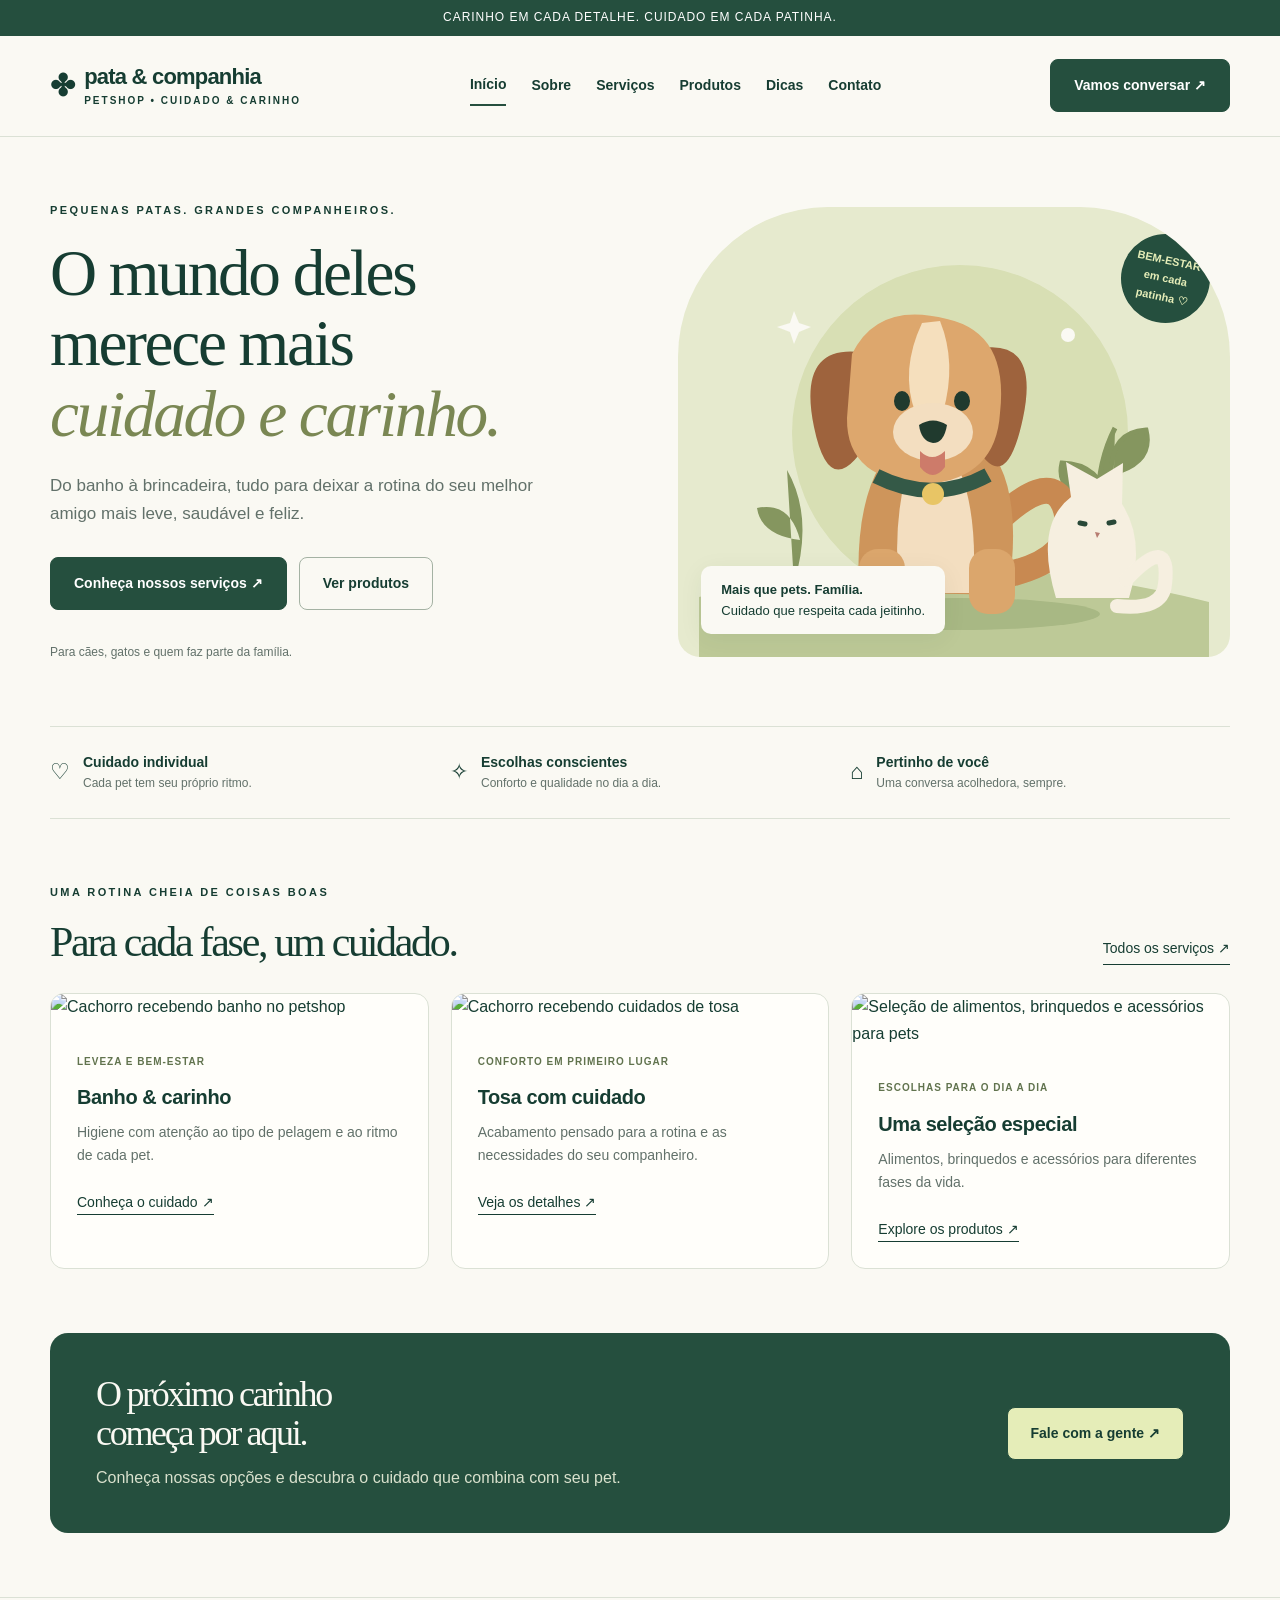
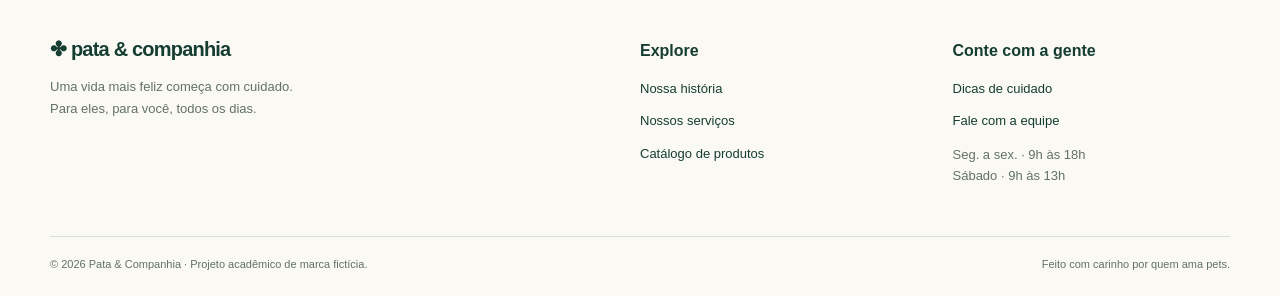
==== commit 103e2919: "Add service images and descriptions to index.html Updated index.html to include new service images a" ====
--- a/index.html
+++ b/index.html
@@ -155,7 +155,16 @@
 
       <div class="grid">
         <article class="card">
-          <div class="icon-block" aria-hidden="true">🛁</div>
+          
+          <div class="service-photo">
+  <img
+    src="imagens/banho1.png"
+    alt="Cachorro recebendo banho no petshop"
+    loading="lazy"
+    width="600"
+    height="400"
+  >
+</div>
 
           <div class="card-body">
             <span class="tag">Leveza e bem-estar</span>
@@ -174,7 +183,16 @@
         </article>
 
         <article class="card">
-          <div class="icon-block" aria-hidden="true">✂️</div>
+          
+          <div class="service-photo">
+  <img
+    src="imagens/tosa1.jpg"
+    alt="Cachorro recebendo cuidados de tosa"
+    loading="lazy"
+    width="600"
+    height="400"
+  >
+</div>
 
           <div class="card-body">
             <span class="tag">Conforto em primeiro lugar</span>
@@ -193,7 +211,16 @@
         </article>
 
         <article class="card">
-          <div class="icon-block" aria-hidden="true">🦴</div>
+          
+          <div class="service-photo">
+  <img
+    src="imagens/produtos.jpg"
+    alt="Seleção de alimentos, brinquedos e acessórios para pets"
+    loading="lazy"
+    width="600"
+    height="400"
+  >
+</div>
 
           <div class="card-body">
             <span class="tag">Escolhas para o dia a dia</span>
@@ -281,4 +308,4 @@
     </div>
   </footer>
 </body>
-</html>+</html>
